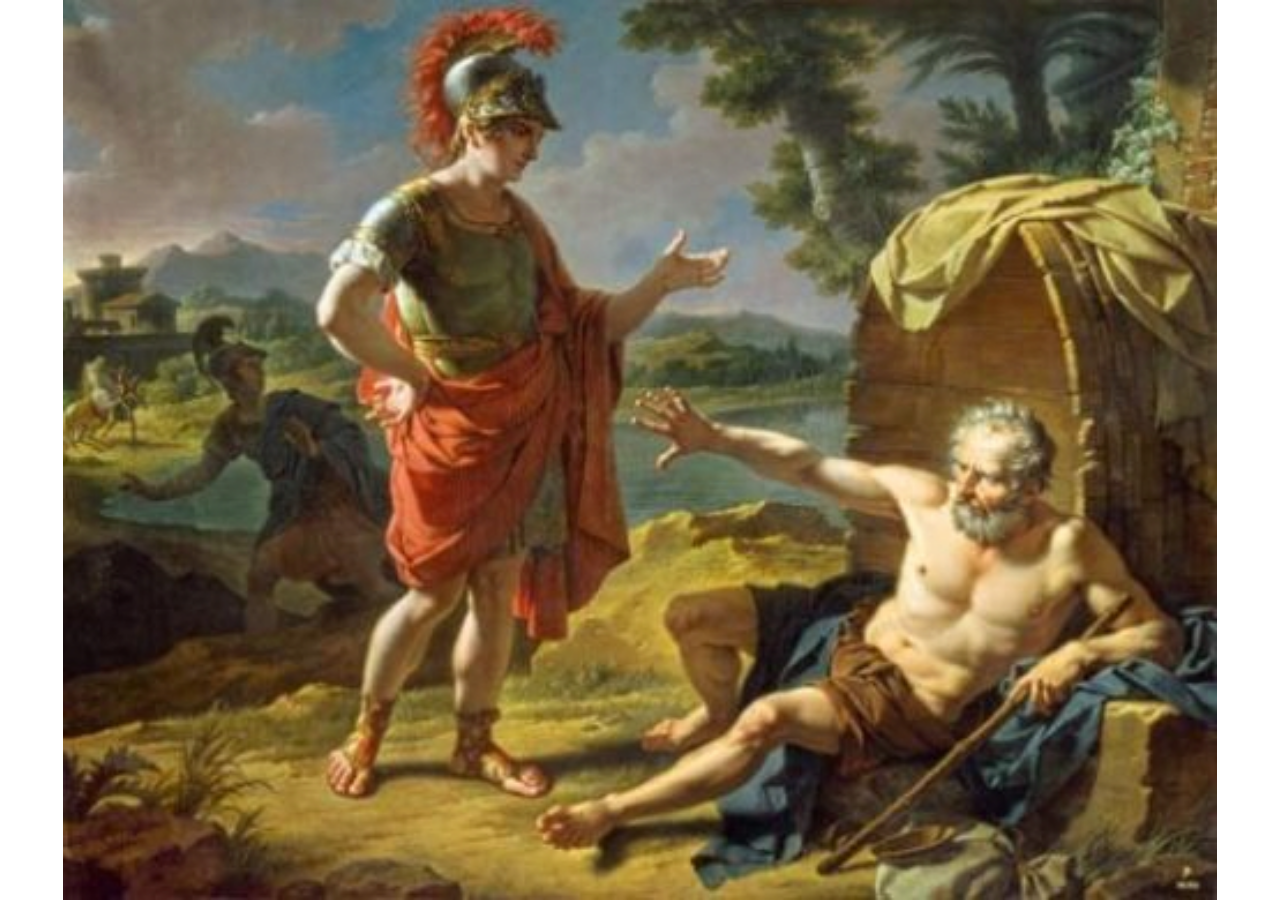
==== index.html @ 96270db8 "Add files via upload" ====
<!DOCTYPE html>
<html lang="pt-BR">
<head>
    <meta charset="UTF-8">
    <meta name="viewport" content="width=device-width, initial-scale=1.0">
    <title>Site Misterioso</title>
    <style>
        body, html {
            height: 100%;
            margin: 0;
            background-image: url('A&D.png'); /* Substitua pelo URL da sua imagem */
            background-size: contain; /* Ajusta a imagem para caber dentro da tela */
            background-position: center;
            background-repeat: no-repeat; /* Evita a repetição da imagem */
            background-attachment: fixed; /* Fixa a imagem de fundo */
        }
    </style>
</head>
<body>
</body>
</html>
<!DOCTYPE html>
<html lang="pt-BR">
<head>
    <meta charset="UTF-8">
    <meta name="viewport" content="width=device-width, initial-scale=1.0">
    <title>Site Misterioso</title>
    <style>
        body, html {
            height: 100%;
            margin: 0;
            background-image: url('A&D.png'); /* Substitua pelo URL da sua imagem */
            background-size: contain; /* Ajusta a imagem para caber dentro da tela */
            background-position: center;
            background-repeat: no-repeat; /* Evita a repetição da imagem */
            background-attachment: fixed; /* Fixa a imagem de fundo */
        }

        /* Oculta a interface do player de áudio */
        audio {
            display: none;
        }
    </style>
</head>
<body>
    <audio autoplay loop>
        <source src="https://example.com/sua-musica.mp3" type="audio/mpeg"> <!-- Substitua pelo URL da sua música -->
        Seu navegador não suporta o elemento de áudio.
    </audio>
</body>
</html>
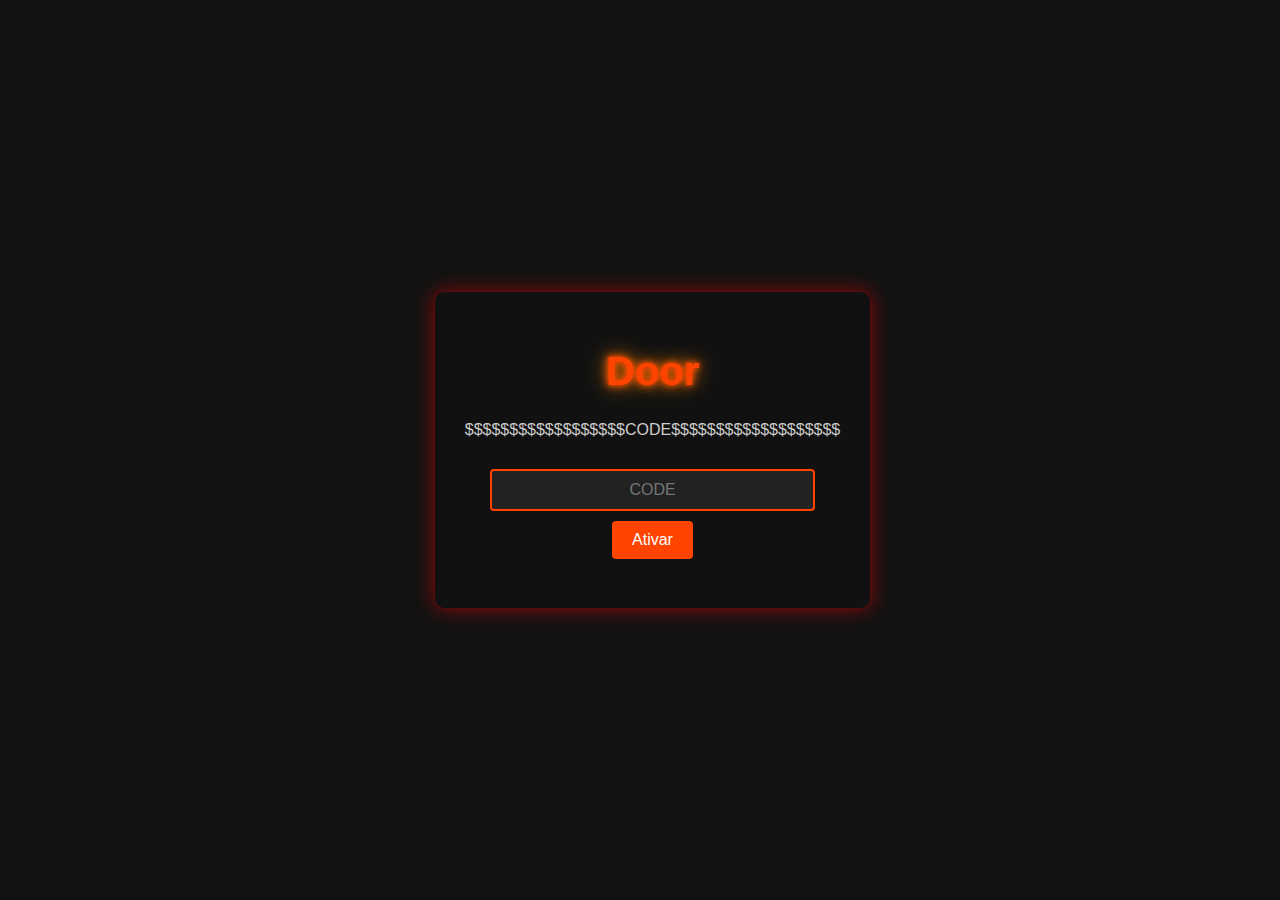
==== commit 88283a53: "Add files via upload" ====
--- a/index.html
+++ b/index.html
@@ -1,51 +1,21 @@
 <!DOCTYPE html>
-<html lang="pt-BR">
+<html lang="en">
 <head>
     <meta charset="UTF-8">
     <meta name="viewport" content="width=device-width, initial-scale=1.0">
-    <title>Site Misterioso</title>
-    <style>
-        body, html {
-            height: 100%;
-            margin: 0;
-            background-image: url('A&D.png'); /* Substitua pelo URL da sua imagem */
-            background-size: contain; /* Ajusta a imagem para caber dentro da tela */
-            background-position: center;
-            background-repeat: no-repeat; /* Evita a repetição da imagem */
-            background-attachment: fixed; /* Fixa a imagem de fundo */
-        }
-    </style>
+    <title>piyt5d673</title>
+    <link rel="stylesheet" href="style.css">
 </head>
 <body>
+    <img style="margin-right: 25px;" src="imgs/JF.png" alt="" width="250">
+    <div class="container">
+        <h1 class="neon">Door</h1>
+        <p class="instructions">$$$$$$$$$$$$$$$$$$CODE$$$$$$$$$$$$$$$$$$$</p>
+        <input type="password" id="accessCode" placeholder="CODE">
+        <button id="loginButton">Ativar</button>
+        <p id="errorMessage" class="error"></p>
+    </div>
+    <img src="imgs/JF.png" alt="" width="250">
+    <script src="script.js"></script>
 </body>
 </html>
-<!DOCTYPE html>
-<html lang="pt-BR">
-<head>
-    <meta charset="UTF-8">
-    <meta name="viewport" content="width=device-width, initial-scale=1.0">
-    <title>Site Misterioso</title>
-    <style>
-        body, html {
-            height: 100%;
-            margin: 0;
-            background-image: url('A&D.png'); /* Substitua pelo URL da sua imagem */
-            background-size: contain; /* Ajusta a imagem para caber dentro da tela */
-            background-position: center;
-            background-repeat: no-repeat; /* Evita a repetição da imagem */
-            background-attachment: fixed; /* Fixa a imagem de fundo */
-        }
-
-        /* Oculta a interface do player de áudio */
-        audio {
-            display: none;
-        }
-    </style>
-</head>
-<body>
-    <audio autoplay loop>
-        <source src="https://example.com/sua-musica.mp3" type="audio/mpeg"> <!-- Substitua pelo URL da sua música -->
-        Seu navegador não suporta o elemento de áudio.
-    </audio>
-</body>
-</html>
--- a/style.css
+++ b/style.css
@@ -0,0 +1,86 @@
+/* Estilo base do site */
+body {
+    font-family: 'Arial', sans-serif;
+    margin: 0;
+    padding: 0;
+    display: flex;
+    justify-content: center;
+    align-items: center;
+    height: 100vh;
+    background-color: #121212;
+    color: white;
+    overflow: hidden;
+}
+
+/* Título Neon */
+.neon {
+    font-size: 2.5em;
+    color: #f40;
+    text-shadow: 0 0 5px #f40, 0 0 10px #f60, 0 0 20px #f80;
+    animation: pulse 2s infinite;
+}
+
+@keyframes pulse {
+    0% {
+        text-shadow: 0 0 10px #f40, 0 0 20px #f60;
+    }
+    50% {
+        text-shadow: 0 0 20px #f60, 0 0 30px #f80;
+    }
+    100% {
+        text-shadow: 0 0 10px #f40, 0 0 20px #f60;
+    }
+}
+
+/* Caixa principal */
+.container {
+    text-align: center;
+    background: rgba(18, 18, 18, 0.9);
+    padding: 30px;
+    border-radius: 10px;
+    box-shadow: 0 0 20px rgba(255, 0, 0, 0.5);
+    border: 1px solid rgba(255, 0, 0, 0.3);
+}
+
+/* Instruções */
+.instructions {
+    color: #ccc;
+    margin-bottom: 20px;
+}
+
+/* Input */
+input {
+    padding: 10px;
+    width: 80%;
+    margin: 10px 0;
+    border: 2px solid #f40;
+    border-radius: 4px;
+    background-color: #222;
+    color: #f40;
+    font-size: 1em;
+    text-align: center;
+}
+
+/* Botão */
+button {
+    padding: 10px 20px;
+    background-color: #f40;
+    color: white;
+    border: none;
+    border-radius: 4px;
+    font-size: 1em;
+    cursor: pointer;
+    transition: background-color 0.3s;
+}
+
+button:hover {
+    background-color: #b30000;
+}
+
+/* Mensagem de erro */
+.error {
+    color: #f40;
+    font-size: 1.2em;
+    margin-top: 15px;
+    text-shadow: 0 0 5px #f40;
+}
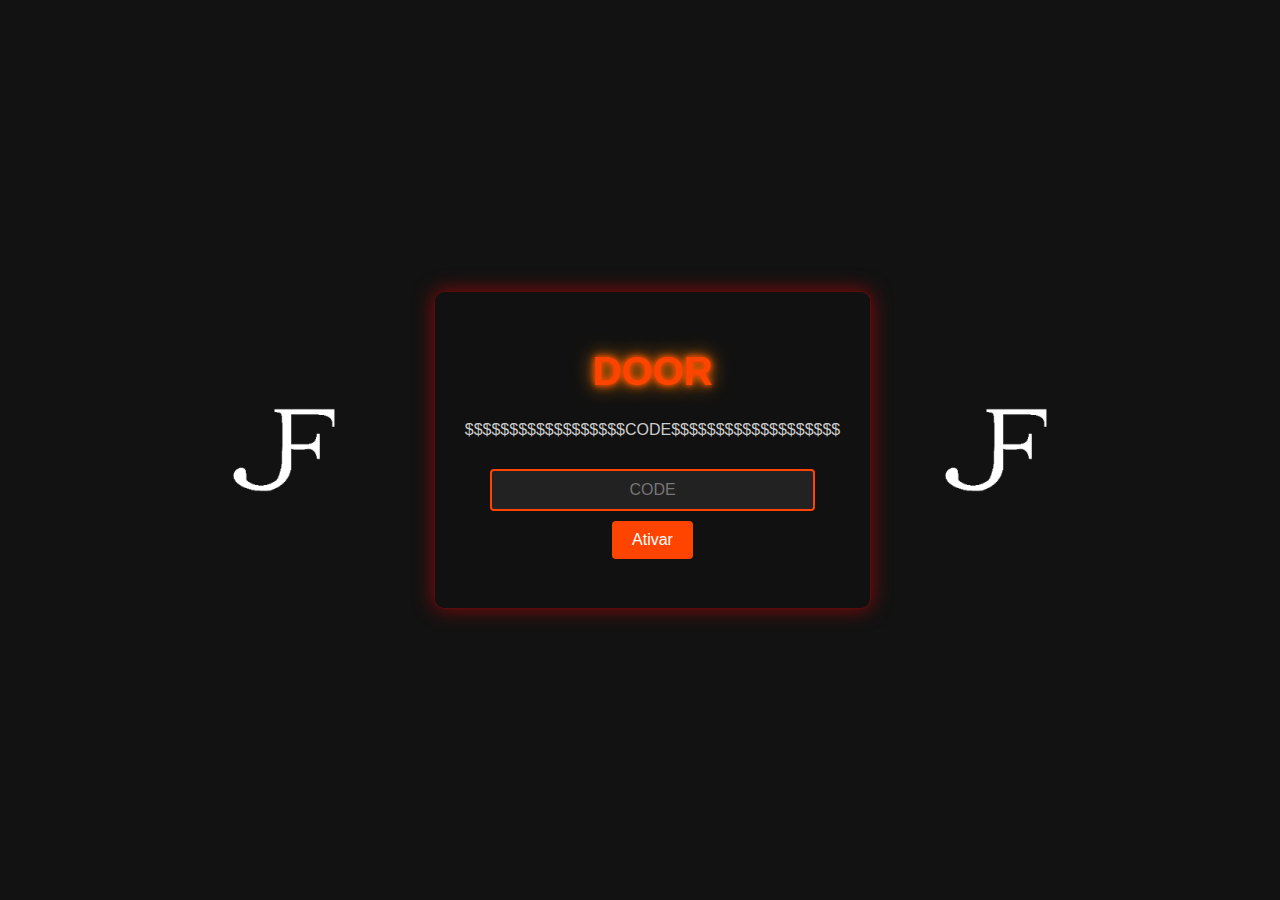
==== commit f66e99c4: "Add files via upload" ====
--- a/index.html
+++ b/index.html
@@ -7,15 +7,15 @@
     <link rel="stylesheet" href="style.css">
 </head>
 <body>
-    <img style="margin-right: 25px;" src="imgs/JF.png" alt="" width="250">
+    <img style="margin-right: 25px;" src="JF.png" alt="" width="250">
     <div class="container">
-        <h1 class="neon">Door</h1>
+        <h1 class="neon">DOOR</h1>
         <p class="instructions">$$$$$$$$$$$$$$$$$$CODE$$$$$$$$$$$$$$$$$$$</p>
         <input type="password" id="accessCode" placeholder="CODE">
         <button id="loginButton">Ativar</button>
         <p id="errorMessage" class="error"></p>
     </div>
-    <img src="imgs/JF.png" alt="" width="250">
+    <img src="JF.png" alt="" width="250">
     <script src="script.js"></script>
 </body>
 </html>
